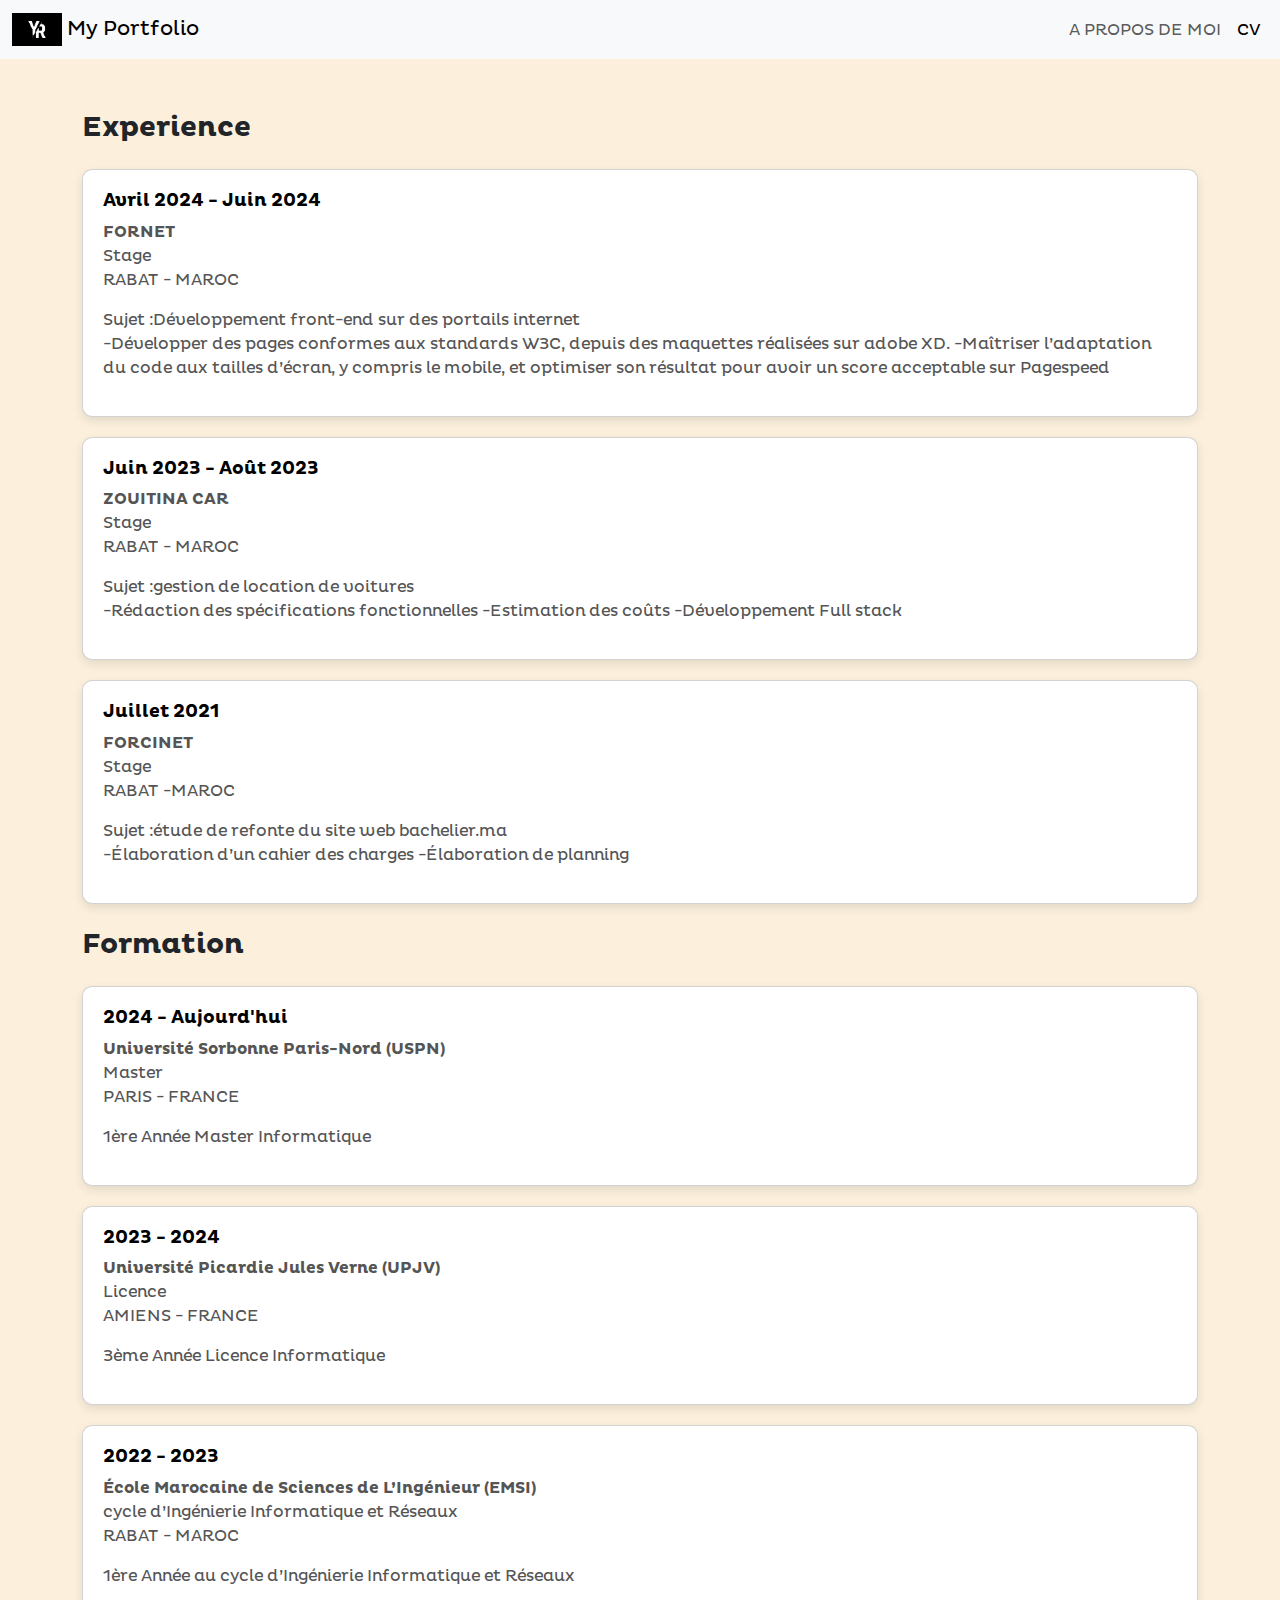
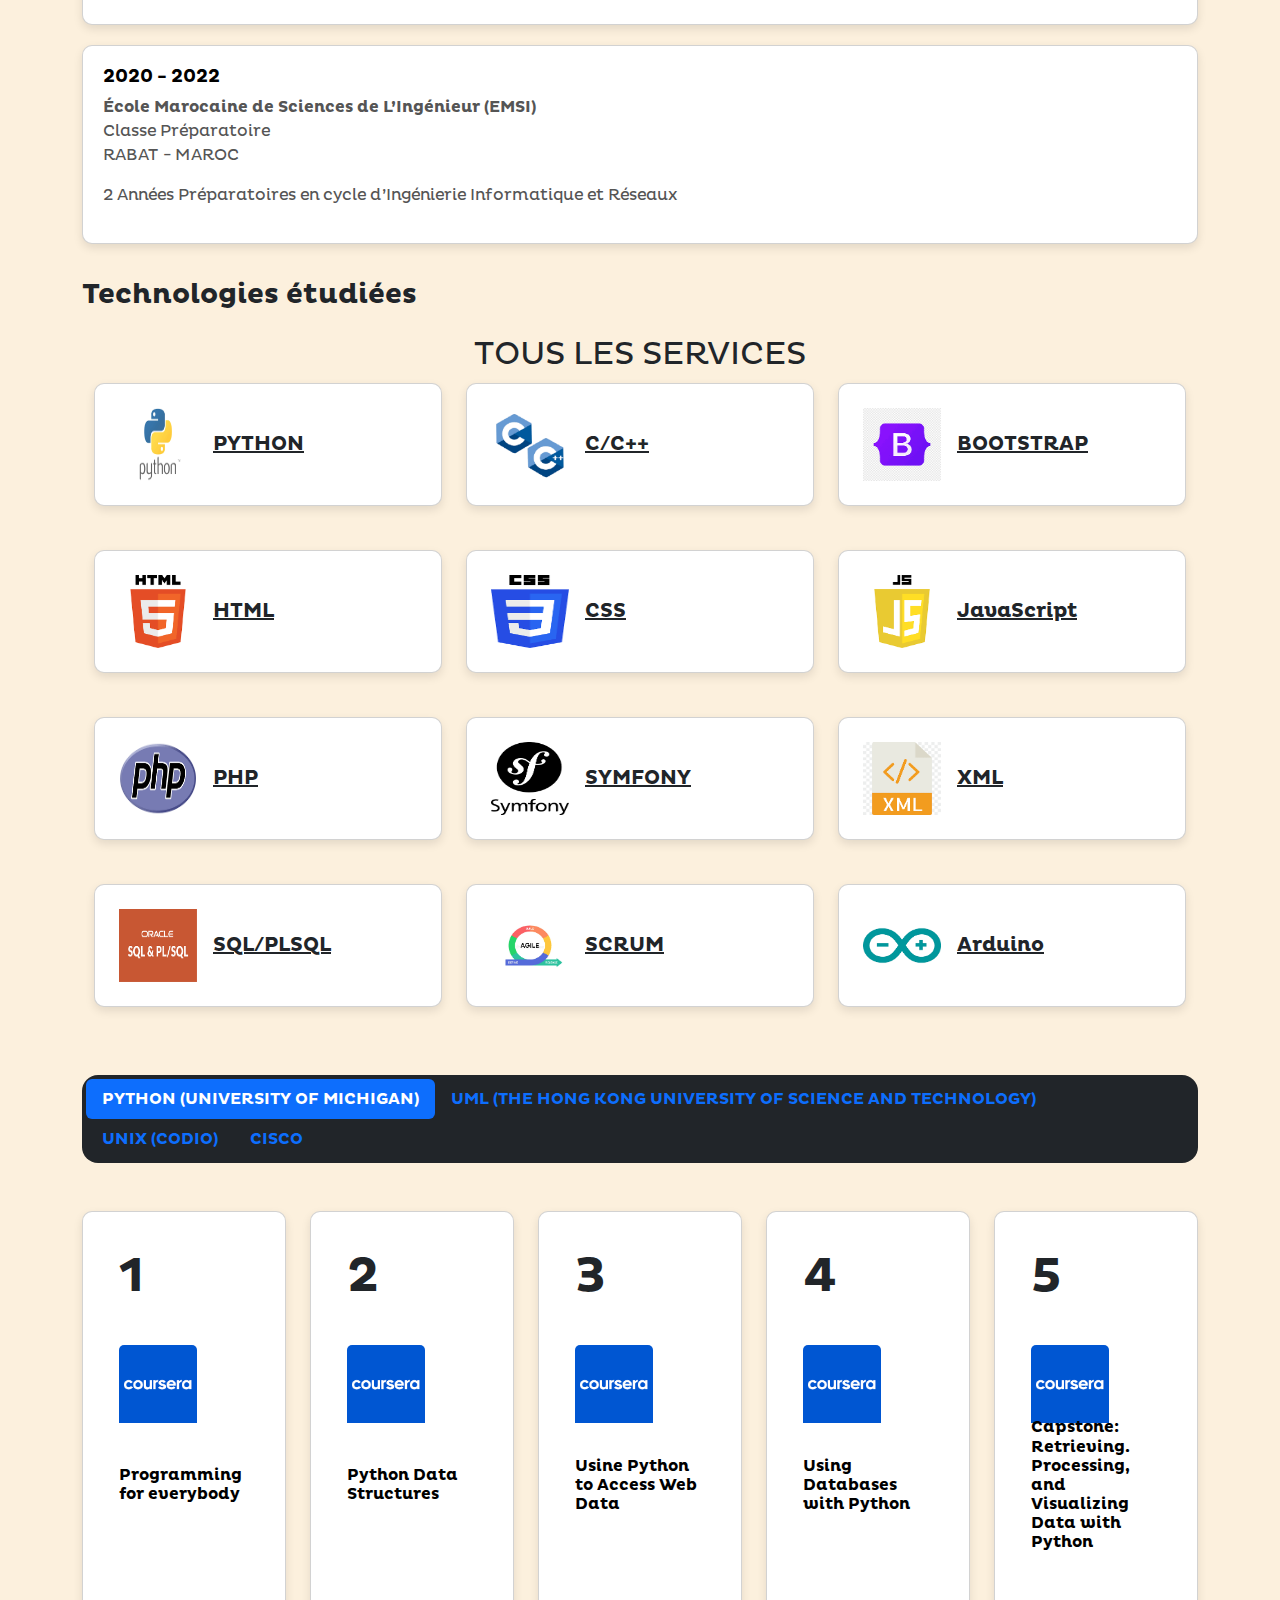
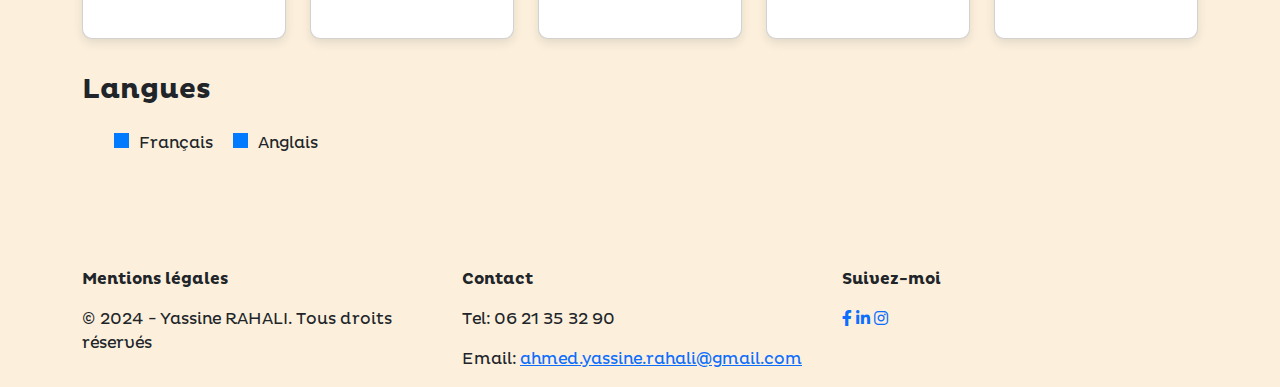
==== cv.html @ bae11564 "ajout du portfolio" ====
<!DOCTYPE html>
<html lang="fr">

<head>
    <meta charset="UTF-8">
    <meta name="viewport" content="width=device-width, initial-scale=1.0">
    <title>Portfolio Yassine RAHALI</title>
    <link rel="icon" href="images/YR Logo.jpg">

 

   <!-- Bootstrap CSS -->
   <link rel="stylesheet" href="https://cdn.jsdelivr.net/npm/bootstrap@5.3.0-alpha1/dist/css/bootstrap.min.css" />
    
   <!-- FontAwesome CDN -->
   <link rel="stylesheet" href="https://cdnjs.cloudflare.com/ajax/libs/font-awesome/6.0.0-beta3/css/all.min.css">


    <!-- css -->
    <link rel="stylesheet" href="./css/style.css">
    <link rel="stylesheet" href="./css/cv_style.css">
   <!-- My css responsive-->
    <link rel="stylesheet" href="./css/responsive.css">



</head>
<body>

  <!-- Header Section -->
  <header>
    <nav class="navbar navbar-expand-lg navbar-light bg-light">
      <div class="container-fluid">
        <a class="navbar-brand" href="index.html"><img src="images/YR Logo.jpg" alt="yassine logo" class="img-fluid" width="50"> My Portfolio</a>
        <button class="navbar-toggler" type="button" data-bs-toggle="collapse" data-bs-target="#navbarNavDropdown" aria-controls="navbarNavDropdown" aria-expanded="false" aria-label="Toggle navigation">
          <span class="navbar-toggler-icon"></span>
        </button>
        <div class="collapse navbar-collapse" id="navbarNavDropdown">
          <ul class="navbar-nav ms-auto">
            <li class="nav-item">
              <a class="nav-link " href="index.html">A PROPOS DE MOI</a>
            </li>
            <li class="nav-item">
              <a class="nav-link active" href="#">CV</a>
            </li>
            <!-- <li class="nav-item">
              <a class="nav-link" href="#">PROJETS</a>
            </li>
            <li class="nav-item">
                <a class="nav-link" href="#">CONTACT</a>
              </li>
            <li class="nav-item dropdown">
              <a class="nav-link dropdown-toggle" href="#" id="navbarDropdownMenuLink" role="button" data-bs-toggle="dropdown" aria-expanded="false">
                FR
              </a>
              <ul class="dropdown-menu" aria-labelledby="navbarDropdownMenuLink">
                <li><a class="dropdown-item" href="#">En</a></li>
              </ul>
            </li> -->
          </ul>
        </div>
      </div>
    </nav>
  </header>
<div class="container mt-5">
      <!-- Section expérience -->
  

    <div class="section-title">Experience</div>
    
    <div class="card">
        <h4>Avril 2024 - Juin 2024</h4>
        <p><strong>FORNET</strong><br>Stage<br>RABAT - MAROC</p>
        <p>Sujet :Développement front-end sur des portails internet<br>
            -Développer des pages conformes aux standards W3C, depuis des maquettes réalisées sur adobe XD.
            -Maîtriser l’adaptation du code aux tailles d’écran, y compris le mobile, et optimiser son résultat pour
            avoir un score acceptable sur Pagespeed</p>
    </div>
    
    <div class="card">
        <h4>Juin 2023 - Août 2023</h4>
        <p><strong>ZOUITINA CAR</strong><br>Stage<br>RABAT - MAROC</p>
        <p> Sujet :gestion de location de voitures <br>
            -Rédaction des spécifications fonctionnelles
            -Estimation des coûts
            -Développement Full stack</p>
    </div>

    <div class="card">
        <h4>Juillet 2021</h4>
        <p><strong>FORCINET</strong><br>Stage<br>RABAT -MAROC</p>
        <p>Sujet :étude de refonte du site web bachelier.ma<br>
            -Élaboration d’un cahier des charges
            -Élaboration de planning</p>
    </div>
    <!-- Section Formation -->
    <div class="section-title">Formation</div>
    <div class="card">
        <h4>2024 - Aujourd'hui</h4>
        <p><strong>Université Sorbonne Paris-Nord (USPN)</strong><br>Master<br>PARIS - FRANCE</p>
        <p>1ère Année Master Informatique</p>
    </div>
    
    <div class="card">
        <h4>2023 - 2024</h4>
        <p><strong>Université Picardie Jules Verne (UPJV)</strong><br>Licence<br>AMIENS - FRANCE</p>
        <p>3ème Année Licence Informatique</p>
    </div>

    <div class="card">
        <h4>2022 - 2023</h4>
        <p><strong>École Marocaine de Sciences de L’Ingénieur (EMSI) </strong><br>cycle d’Ingénierie Informatique et Réseaux<br>RABAT - MAROC</p>
        <p>1ère Année au cycle d’Ingénierie Informatique et Réseaux</p>
    </div>
    <div class="card">
        <h4>2020 - 2022</h4>
        <p><strong>École Marocaine de Sciences de L’Ingénieur (EMSI) </strong><br>Classe Préparatoire<br>RABAT - MAROC</p>
        <p>2 Années Préparatoires en cycle d’Ingénierie Informatique et Réseaux</p>
    </div>
    <!-- Section Compétences -->
    <div class="skills">
        <div class="section-title">Technologies étudiées</div>
        <section id="tous-services" class="tous-services">
            <div class="title--sc text-center">
              <h2>TOUS LES SERVICES</h2>
            </div>
            <div class="container">
              <div class="row card-wrapper g-4 owl-carousel-m owl-carousel owl-theme">
                <div class="col-lg-4 col-md-6 col-sm-12">
                    <a href="#" class="card flex-row align-items-center p-4 gap-3">
                        <!-- Svg icon -->
<img src="images/python.png" alt="python">
                        <!-- END.Svg icon -->
                        <h3 class="h5 mb-0 fw-bold">PYTHON</h3>
                    </a>
                </div>
                <div class="col-lg-4 col-md-6 col-sm-12">
                    <a href="#" class="card flex-row align-items-center p-4 gap-3">
                        <!-- Svg icon -->
<img src="images/c.png" alt="c">
                          
                        <!-- END.Svg icon -->
                        <h3 class="h5 mb-0 fw-bold">C/C++</h3>
                    </a>
                </div>
                <div class="col-lg-4 col-md-6 col-sm-12">
                    <a href="#" class="card flex-row align-items-center p-4 gap-3">
                        <!-- Svg icon -->
<img src="images/bootstrap.png" alt="bootstrap">
                          
                        <!-- END.Svg icon -->
                        <h3 class="h5 mb-0 fw-bold">BOOTSTRAP</h3>
                    </a>
                </div>
                <div class="col-lg-4 col-md-6 col-sm-12">
                    <a href="#" class="card flex-row align-items-center p-4 gap-3">
                        <!-- Svg icon -->
<img src="images/html.png" alt="html">
                                                            
                        <!-- END.Svg icon -->
                        <h3 class="h5 mb-0 fw-bold">HTML</h3>
                    </a>
                </div>
                <div class="col-lg-4 col-md-6 col-sm-12">
                    <a href="#" class="card flex-row align-items-center p-4 gap-3">
                        <!-- Svg icon -->
<img src="images/css.png" alt="css">
                          
                        <!-- END.Svg icon -->
                        <h3 class="h5 mb-0 fw-bold">CSS</h3>
                    </a>
                </div>
                <div class="col-lg-4 col-md-6 col-sm-12">
                    <a href="#" class="card flex-row align-items-center p-4 gap-3">
                        <!-- Svg icon -->
<img src="images/js.png" alt="js">
                          
                        <!-- END.Svg icon -->
                        <h3 class="h5 mb-0 fw-bold">JavaScript</h3>
                    </a>
                </div>
                <div class="col-lg-4 col-md-6 col-sm-12">
                    <a href="#" class="card flex-row align-items-center p-4 gap-3">
                        <!-- Svg icon -->
<img src="images/php.png" alt="php">
                        <!-- END.Svg icon -->
                        <h3 class="h5 mb-0 fw-bold">PHP</h3>
                    </a>
                </div>
                <div class="col-lg-4 col-md-6 col-sm-12">
                    <a href="#" class="card flex-row align-items-center p-4 gap-3">
                        <!-- Svg icon -->
<img src="images/symfony.png" alt="symfony">
                          
                        <!-- END.Svg icon -->
                        <h3 class="h5 mb-0 fw-bold">SYMFONY</h3>
                    </a>
                </div>
                <div class="col-lg-4 col-md-6 col-sm-12">
                    <a href="#" class="card flex-row align-items-center p-4 gap-3">
                        <!-- Svg icon -->
<img src="images/xml.png" alt="xml">
                          
                        <!-- END.Svg icon -->
                        <h3 class="h5 mb-0 fw-bold">XML</h3>
                    </a>
                </div>
                <div class="col-lg-4 col-md-6 col-sm-12">
                    <a href="#" class="card flex-row align-items-center p-4 gap-3">
                        <!-- Svg icon -->
<img src="images/sql.png" alt="sql">
                          
                        <!-- END.Svg icon -->
                        <h3 class="h5 mb-0 fw-bold">SQL/PLSQL</h3>
                    </a>
                </div>
                <div class="col-lg-4 col-md-6 col-sm-12">
                    <a href="#" class="card flex-row align-items-center p-4 gap-3">
                        <!-- Svg icon -->
<img src="images/scrum.png" alt="">
                          
                        <!-- END.Svg icon -->
                        <h3 class="h5 mb-0 fw-bold">SCRUM</h3>
                    </a>
                </div>
                <div class="col-lg-4 col-md-6 col-sm-12">
                    <a href="#" class="card flex-row align-items-center p-4 gap-3">
                        <!-- Svg icon -->
<img src="images/arduino.png" alt="arduino">
                          
                        <!-- END.Svg icon -->
                        <h3 class="h5 mb-0 fw-bold">Arduino</h3>
                    </a>
                </div>
            </div>
            </div>
        
          </section>
    </div>


</div>
<section class="monVoyage py-5" id="monVoyage" data-aos="fade-up" data-aos-delay="100">

<!-- certificats -->
    <!-- tabs collapse -->
    <div class="container">
        <div class="d-flex justify-content-center mb-5">
            <ul class="nav nav-pills bg-dark p-1 rounded-4 flex-column flex-md-row" id="pills-tab" role="tablist">
                <li class="nav-item" role="presentation">
                    <button class="nav-link fw-bold text-uppercase active" id="pills-start-tab" data-bs-toggle="pill" data-bs-target="#pills-start"
                        type="button" role="tab" aria-controls="pills-start" aria-selected="true">Python (University of Michigan) </button>
                </li>
                <li class="nav-item" role="presentation">
                    <button class="nav-link fw-bold text-uppercase" id="pills-end-tab" data-bs-toggle="pill" data-bs-target="#pills-end"
                        type="button" role="tab" aria-controls="pills-end" aria-selected="false">UML (The Hong Kong University of Science and Technology)</button>
                </li>
                <li class="nav-item" role="presentation">
                    <button class="nav-link fw-bold text-uppercase" id="pills-dest-tab" data-bs-toggle="pill" data-bs-target="#pills-dest"
                        type="button" role="tab" aria-controls="pills-dest" aria-selected="false">Unix (Codio)</button>
                </li>
                <li class="nav-item" role="presentation">
                    <button class="nav-link fw-bold text-uppercase" id="pills-desti-tab" data-bs-toggle="pill" data-bs-target="#pills-desti"
                        type="button" role="tab" aria-controls="pills-desti" aria-selected="false">Cisco</button>
                </li>
            </ul>
        </div>
        <div class="tab-content w-100" id="pills-tabContent">
            <div class="tab-pane fade show active" id="pills-start" role="tabpanel" aria-labelledby="pills-start-tab" tabindex="0">
                <div class="cards row row-cols-md-5 owl-carousel-m owl-carousel owl-theme">

                    <!-- Col -->
                    <div class="col">
                        <div class="card h-100">
                            <div class="number display-5 fw-bold me-auto p-3">
                                <span>1</span>
                            </div>
                            <div class="card-body py-md-4">
                                                   <!-- card image -->
                            <img src="images/coursera.png" class="card-img-top" alt="unix image">
                                <h4 class="fs-6 fw-bold mb-3 h-50">Programming for everybody</h4>
                            </div>
                        </div>
                    </div>
                    <!-- Col -->
                    <div class="col">
                        <div class="card h-100 af">
                            <div class="number display-5 fw-bold me-auto p-3">
                                <span>2</span>
                            </div>
                            <div class="card-body py-md-4">
                                                       <!-- card image -->
                            <img src="images/coursera.png" class="card-img-top" alt="unix image">
                                <h4 class="fs-6 fw-bold mb-3 h-50">Python Data Structures</h4>
                            </div>
                        </div>
                    </div>
                    <!-- Col -->
                    <div class="col">
                        <div class="card h-100 af">
                            <div class="number display-5 fw-bold me-auto p-3">
                                <span>3</span>
                            </div>
                            <div class="card-body py-md-4">
                                                <!-- card image -->
                            <img src="images/coursera.png" class="card-img-top" alt="unix image">
                                <h4 class="fs-6 fw-bold mb-3 h-50">Usine Python to Access Web Data
                                </h4>
                            </div>
                        </div>
                    </div>
                    <!-- Col -->
                    <div class="col">
                        <div class="card h-100 af">
                            <div class="number display-5 fw-bold me-auto p-3">
                                <span>4</span>
                            </div>
                            <div class="card-body py-md-4">
     <!-- card image -->
                            <img src="images/coursera.png" class="card-img-top" alt="unix image">
                                <h4 class="fs-6 fw-bold mb-3 h-50">Using Databases with Python</h4>
                            </div>
                        </div>
                    </div>
                    <!-- Col -->
                    <div class="col">
                        <div class="card h-100 af">
                            <div class="number display-5 fw-bold me-auto p-3">
                                <span>5</span>
                            </div>
                            <div class="card-body py-md-4">
                           <!-- card image -->
                            <img src="images/coursera.png" class="card-img-top" alt="unix image">
                                <h4 class="fs-6 fw-bold mb-3 h-50">Capstone: Retrieving. Processing, and Visualizing Data with Python</h4>
                            </div>
                        </div>
                    </div>
                </div>
            </div>

            <!-- tabs -->
            <div class="tab-pane fade" id="pills-end" role="tabpanel" aria-labelledby="pills-end-tab" tabindex="0">
                <div class="cards row owl-carousel-m owl-carousel owl-theme">

                    <!-- Col -->
                    <div class="col">
                        <div class="card h-100 flex-row">
                            <div class="number display-5 fw-bold rounded-start p-3">
                                <span>1</span>
                            </div>
                            <div class="card-body py-md-4 justify-content-center d-flex flex-column">
               <!-- card image -->
                            <img src="images/uml.png" class="card-img-top" alt="unix image">
                                <h4 class="fs-6 fw-bold mb-3 text-uppercase mb-0">Software Engineering: Modeling Software Systems using UML
                                </h4>
                            </div>
                        </div>
                    </div>
                    <!-- Col -->
                    <div class="col">
                        <div class="card h-100 flex-row">
                            <div class="number display-5 fw-bold rounded-start p-3">
                                <span>2</span>
                            </div>
                            <div class="card-body py-md-4 justify-content-center d-flex flex-column">
                       <!-- card image -->
                            <img src="images/uml.png" class="card-img-top" alt="unix image">
                                <h4 class="fs-6 fw-bold mb-3 text-uppercase">Software Engineering: Software Design and Project Management</h4>
                            </div>
                        </div>
                    </div>
                    <!-- Col -->
                    <div class="col">
                        <div class="card h-100 flex-row">
                            <div class="number display-5 fw-bold rounded-start p-3">
                                <span>3</span>
                            </div>
                            <div class="card-body py-md-4 justify-content-center d-flex flex-column">
             <!-- card image -->
                            <img src="images/uml.png" class="card-img-top" alt="unix image">
                                <h4 class="fs-6 fw-bold mb-3 text-uppercase mb-0">Software Engineering: Implementation and Testing
                                </h4>
                            </div>
                        </div>
                    </div>
                </div>
            </div>
            <!-- END.tabs -->

            <!-- tabs -->
            <div class="tab-pane fade" id="pills-dest" role="tabpanel" aria-labelledby="pills-dest-tab" tabindex="0">
                
                <!-- row -->
                <div class="row g-4 card-wrapper owl-carousel-m owl-carousel owl-theme">
                    <!-- Col card wrapper -->
                    <div class="col-12 col-sm-4 col-md-2">
                        <a href="#" class="card">
                            <!-- card image -->
                            <img src="images/codio.png" class="card-img-top" alt="unix image">
                            <!-- card content -->
                            <div class="card-body">
                                <h3 class="fw-bold fs-5 mb-0">Unix System Basics</h3>
                            </div>
                        </a>
                    </div>
                </div>
            </div>
            <!-- END.tabs -->
                         <!-- tabs -->
            <div class="tab-pane fade" id="pills-desti" role="tabpanel" aria-labelledby="pills-desti-tab" tabindex="0">
                
                <!-- row -->
                <div class="row g-4 card-wrapper owl-carousel-m owl-carousel owl-theme">
                    <!-- Col card wrapper -->
                    <div class="col-12 col-sm-4 col-md-2">
                        <a href="#" class="card">
                            <!-- card image -->
                            <img src="images/cisco.png" class="card-img-top" alt="cisco image">
                            <!-- card content -->
                            <div class="card-body">
                                <h3 class="fw-bold fs-5 mb-0">CCNA: Introduction to Networks</h3>
                            </div>
                        </a>
                    </div>
                </div>
            </div>
            <!-- END.tabs -->

        </div>
            <!-- Section Langues -->
    <div class="languages">
        <div class="section-title">Langues</div>
        <ul class="languages-list">
            <li><span class="square"></span>Français </li>
            <li><span class="square"></span>Anglais </li>
            <!-- <li><span class="square"></span>Arabe </li> -->
        </ul>
    </div>
    </div>
    
</section>
<section class="footerr mt-5">

    <div class="container">
        <div class="row">
            <div class=" lignes1 col-md-4">
                <p><strong>Mentions légales</strong></p>
                <p>© 2024 - Yassine RAHALI. Tous droits réservés</p>
            </div>
            <div class="lignes2 col-md-4">
                <p><strong>Contact</strong></p>
                <p>Tel: 06 21 35 32 90</p>
                <p>Email: <a href="mailto:ahmed.yassine.rahali@gmail.com">ahmed.yassine.rahali@gmail.com</a></p>
            </div>
            <div class="lignes3 col-md-4">
                <p><strong>Suivez-moi</strong></p>
                <a href="https://www.facebook.com/yassine.rahali.77/?locale=fr_FR"><i class="fab fa-facebook-f"></i></a>
                <!-- <a href="#"><i class="fab fa-twitter"></i></a> -->
                <a href="https://www.linkedin.com/in/yassine-rahali-5165bb2b3/"><i class="fab fa-linkedin-in"></i></a>
                <a href="https://www.instagram.com/yassine.rahali/"><i class="fab fa-instagram"></i></a>
            </div>
        </div>
    </div>

</section>

<!-- Bootstrap JS -->
<script src="https://cdn.jsdelivr.net/npm/bootstrap@5.3.0-alpha1/dist/js/bootstrap.bundle.min.js"></script>
</body>
</html>
---- css/style.css ----
/* Import font family */
/* @import url("https://fonts.cdnfonts.com/css/hvdtrial-pluto"); */
@font-face {
    font-family: "Pluto";
    font-style: normal;
    font-weight: bold;
    src: url('../fonts/pluto/Pluto-Bold.otf') format("opentype");
  }
  
  @font-face {
    font-family: "Pluto";
    font-style: normal;
    font-weight: 300;
    src: url('../fonts/pluto/Pluto-ExtraLight.otf') format("opentype");
  }
  
  @font-face {
    font-family: "Pluto";
    font-style: normal;
    font-weight: 600;
    src: url('../fonts/pluto/Pluto-Medium.otf') format("opentype");
  }
  
  @font-face {
    font-family: "Pluto";
    font-style: normal;
    font-weight: normal;
    src: url('../fonts/pluto/Pluto-Regular.ttf') format("truetype");
  }
  
  
  :root {
    --bs-body-font-family: "Pluto", sans-serif;
  }



  .color {
    --bs-body-bg:#fdebd0 !important;
    /* font-family: 'HvDTrial Pluto', sans-serif; */
  }
  .profile-card {
    background-color: #fef5e7;
    padding: 125px;
    border-radius: 10px;
    box-shadow: 0px 4px 10px rgba(0, 0, 0, 0.1);
    text-align: center;
    width: 350%;
    height: 494px;
}
.profile-card img {
    border-radius: 50%;
    width: 150px;
    height: 150px;
    object-fit: cover;
}
.profile-card h2 {
    font-size: 24px;
    font-weight: bold;
    margin: 10px 0;
}
.profile-card p {
    font-size: 16px;
    color: #666;
}
.social-icons a {
    margin: 0 10px;
    font-size: 20px;
    color: #333;
    text-decoration: none;
}
.intro-section{
    margin-left: 320px;
    display: grid;
}
.intro-section h1 {
    font-size: 48px;
    font-weight: bold;
}
.intro-section p {
    font-size: 18px;
    /* margin-top: 20px; */
    color: #555;
}
.btn-primary {
    background-color: #007bff;
    border: none;
}
.btn-outline-dark {
    border: 2px solid #000;
}

.wrap{
    width: 450px;
    height: 100%;
position: absolute;
    background: antiquewhite;
}
.cadre{
    margin-left: 180px;
    margin-top: 10rem!important;
}

.footer{
    padding-top: 771px;
}
.lignes1, .lignes2{
    margin-left: 0px;
}
.socials{
    padding-left: 59px
}
.social-icons a {
    margin: 0 10px;
    font-size: 20px;
    color: #333;
    text-decoration: none;
}
.social-icons a:hover {
    color: black;
}
.intro-section h1 {
    font-size: 48px;
    font-weight: bold;
}
.intro-section h3{
    text-align: left;
    /* padding: 0px 0px 0px; */
    margin: 0px -432px 0px 0px;
}
.texte{
    margin-left: 13px;
    margin-right: -621px;
    position: absolute;
    margin-top: 226px;
}
.btn-primary {
    background-color: #007bff;
    border: none;
}
.btn-outline-dark {
    border: 2px solid #000;
}
footer {
    background-color: #f6f1eb !important;
    padding: 20px;
    text-align: center;
    font-size: 14px;
    color: #666 !important;
}
footer a {
    color: #333;
    margin: 0 15px;
}
footer a:hover {
    color: #007bff;
}
.tous-services img{
    width: 78px;
    height: 73px;
}
.section-title {
    font-size: 28px;
    font-weight: bold;
    margin-bottom: 20px;
}
.cards img{
    width: 60%;
}
.card {
    background-color: white;
    border-radius: 10px;
    box-shadow: 0px 4px 10px rgba(0, 0, 0, 0.1);
    padding: 20px;
    margin-bottom: 20px;
}
.card h4 {
    font-size: 18px;
    font-weight: bold;
    color: black;
    display: flex;
    align-items: center;
}
.card p {
    font-size: 16px;
    color: #555;
}
.skills, .languages {
    margin-top: 30px;
}
.skills-list, .languages-list {
    display: flex;
    flex-wrap: wrap;
    gap: 20px;
}
.skills-list li, .languages-list li {
    list-style: none;
}
.square {
    display: inline-block;
    width: 15px;
    height: 15px;
    background-color: #007bff;
    margin-right: 10px;
}
---- css/cv_style.css ----
body {
    --bs-body-bg: #fcf0dd;
    /* font-family: 'HvDTrial Pluto', sans-serif; */
  }
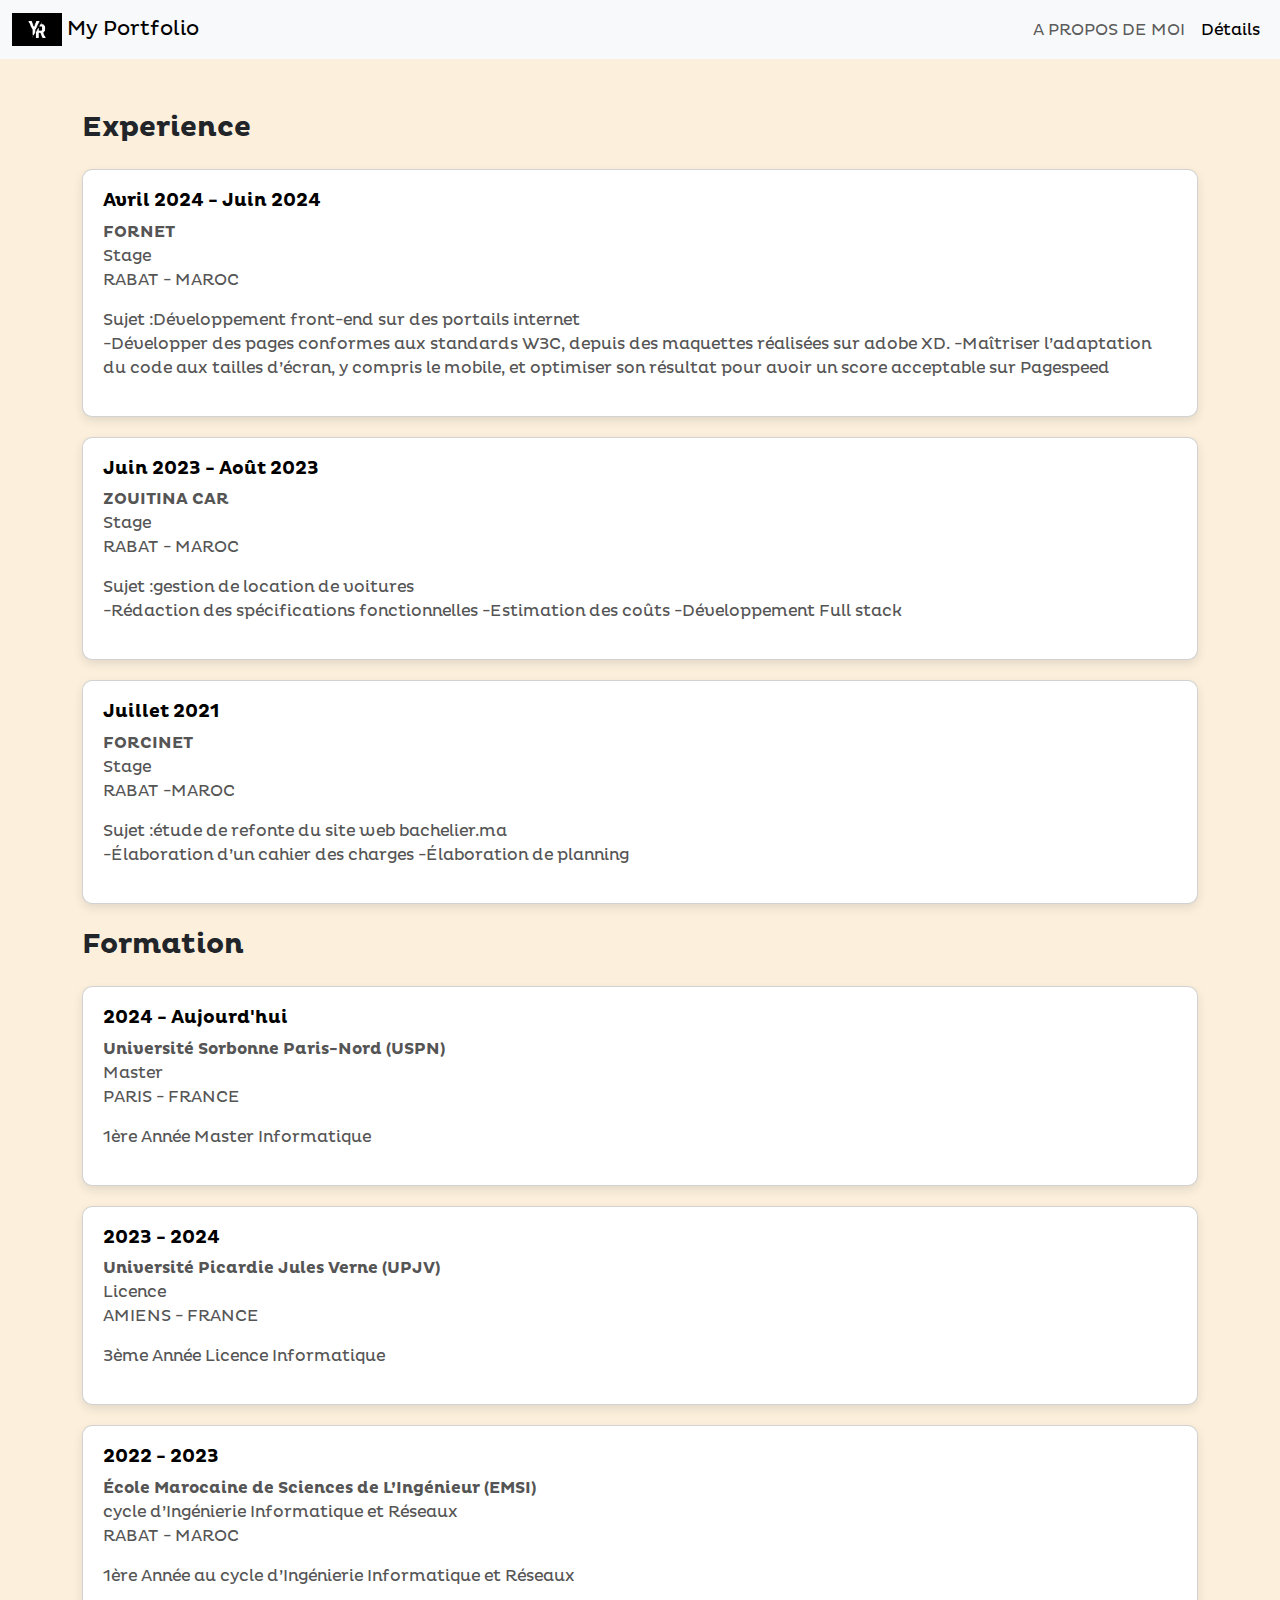
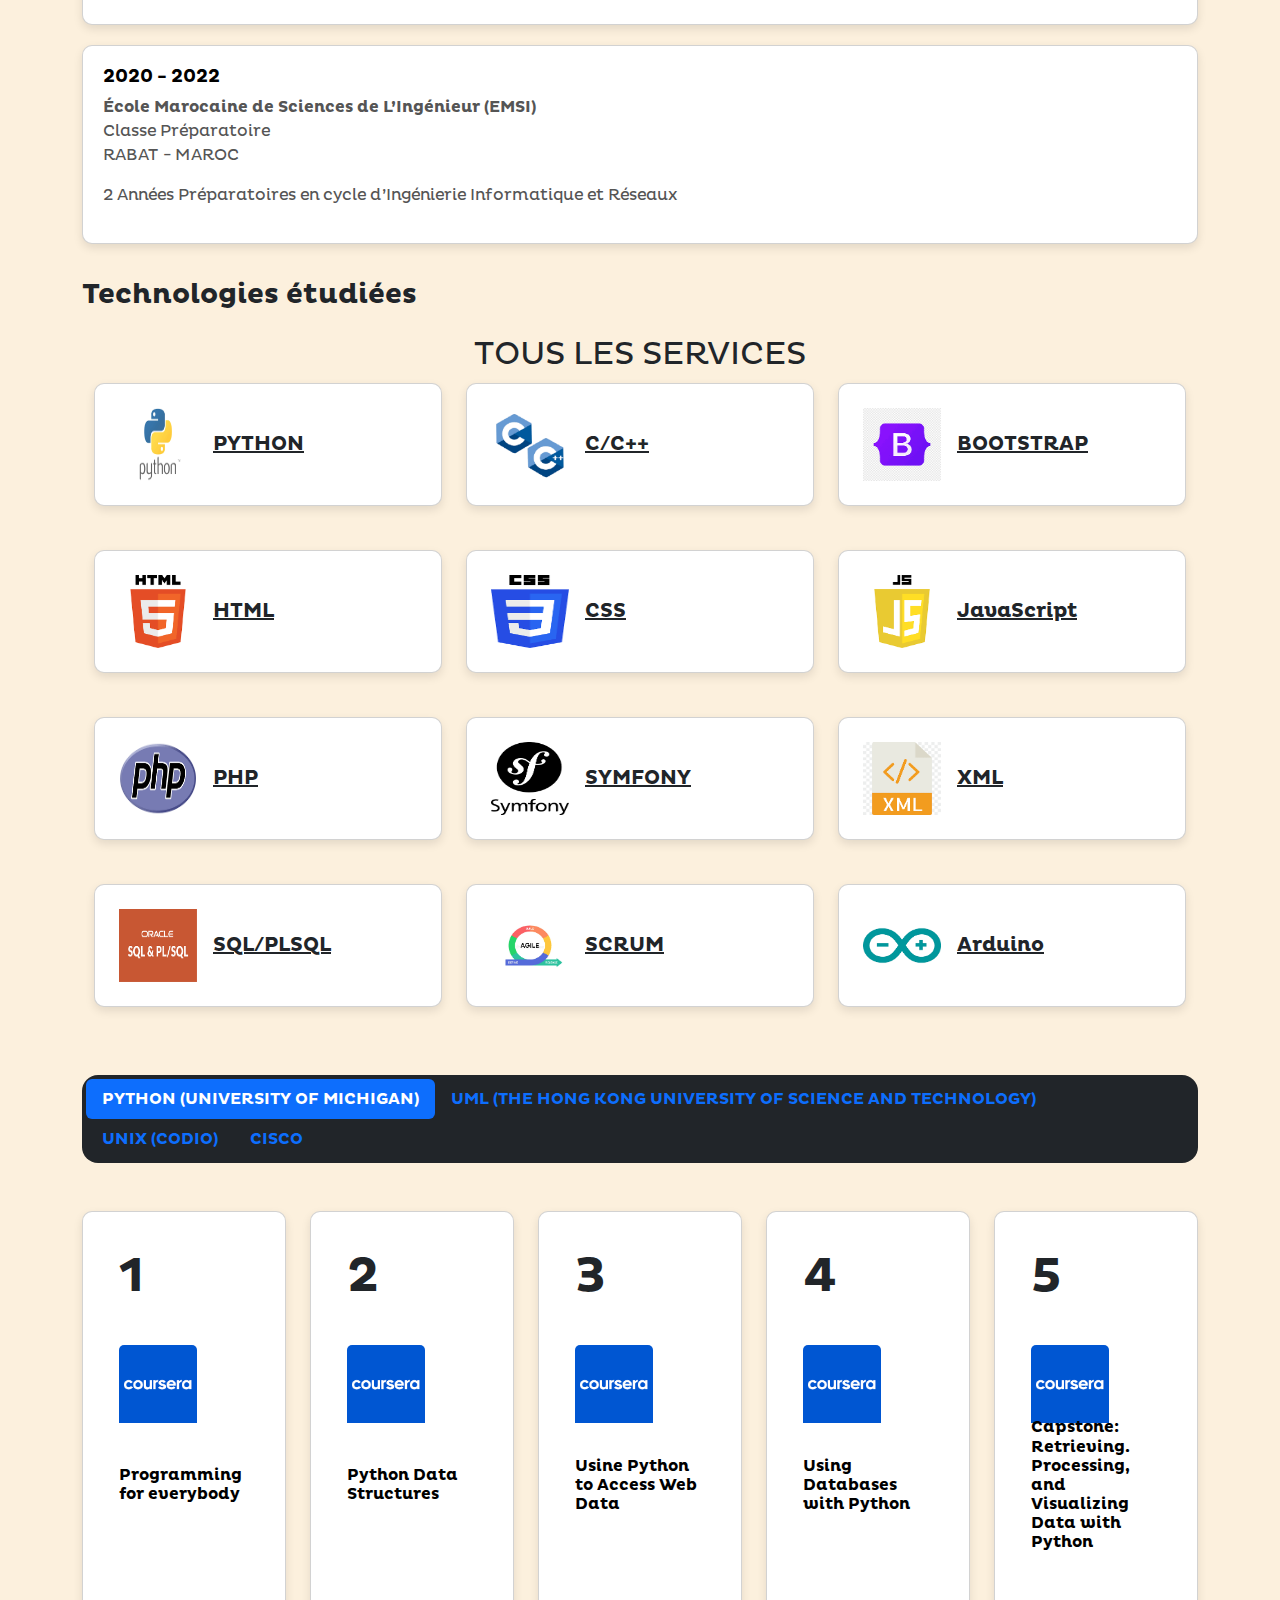
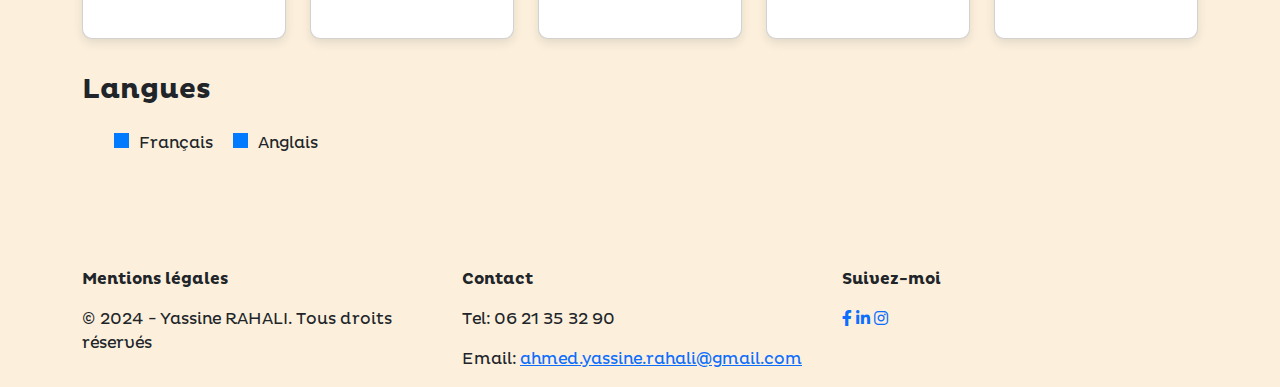
==== commit b568af37: "màj 4 du portfolio" ====
--- a/cv.html
+++ b/cv.html
@@ -41,7 +41,7 @@
               <a class="nav-link " href="index.html">A PROPOS DE MOI</a>
             </li>
             <li class="nav-item">
-              <a class="nav-link active" href="#">CV</a>
+              <a class="nav-link active" href="#">Détails</a>
             </li>
             <!-- <li class="nav-item">
               <a class="nav-link" href="#">PROJETS</a>
--- a/css/style.css
+++ b/css/style.css
@@ -47,6 +47,7 @@
     text-align: center;
     width: 350%;
     height: 494px;
+
 }
 .profile-card img {
     border-radius: 50%;
--- a/css/responsive.css
+++ b/css/responsive.css
@@ -0,0 +1,41 @@
+@media screen and (max-width: 1024px) {
+    .profile-card{
+        width: 96%;
+        justify-items: start;
+        margin-left: -61px;
+    }
+    .intro-section h3 {
+        text-align: left;
+        /* padding: 0px 0px 0px; */
+         margin: 0px 0px 0px 0px; 
+    }
+    .intro-section {
+        margin-left: -162px;
+        display: grid;
+        text-align-last: left;
+        margin-top: 53px;
+    }
+    
+    .wrap {
+    
+        height: 153%;
+    }
+    .texte {
+        /* margin-left: 0px; */
+        margin-right: -132px;
+        text-align: justify;
+    }
+    .footer {
+        padding-top: 1258px;
+    }
+    
+    .navbar{
+        width: 160%;
+    }
+    }
+    
+    
+    
+      @media screen and (max-width: 768px) {
+    
+    }